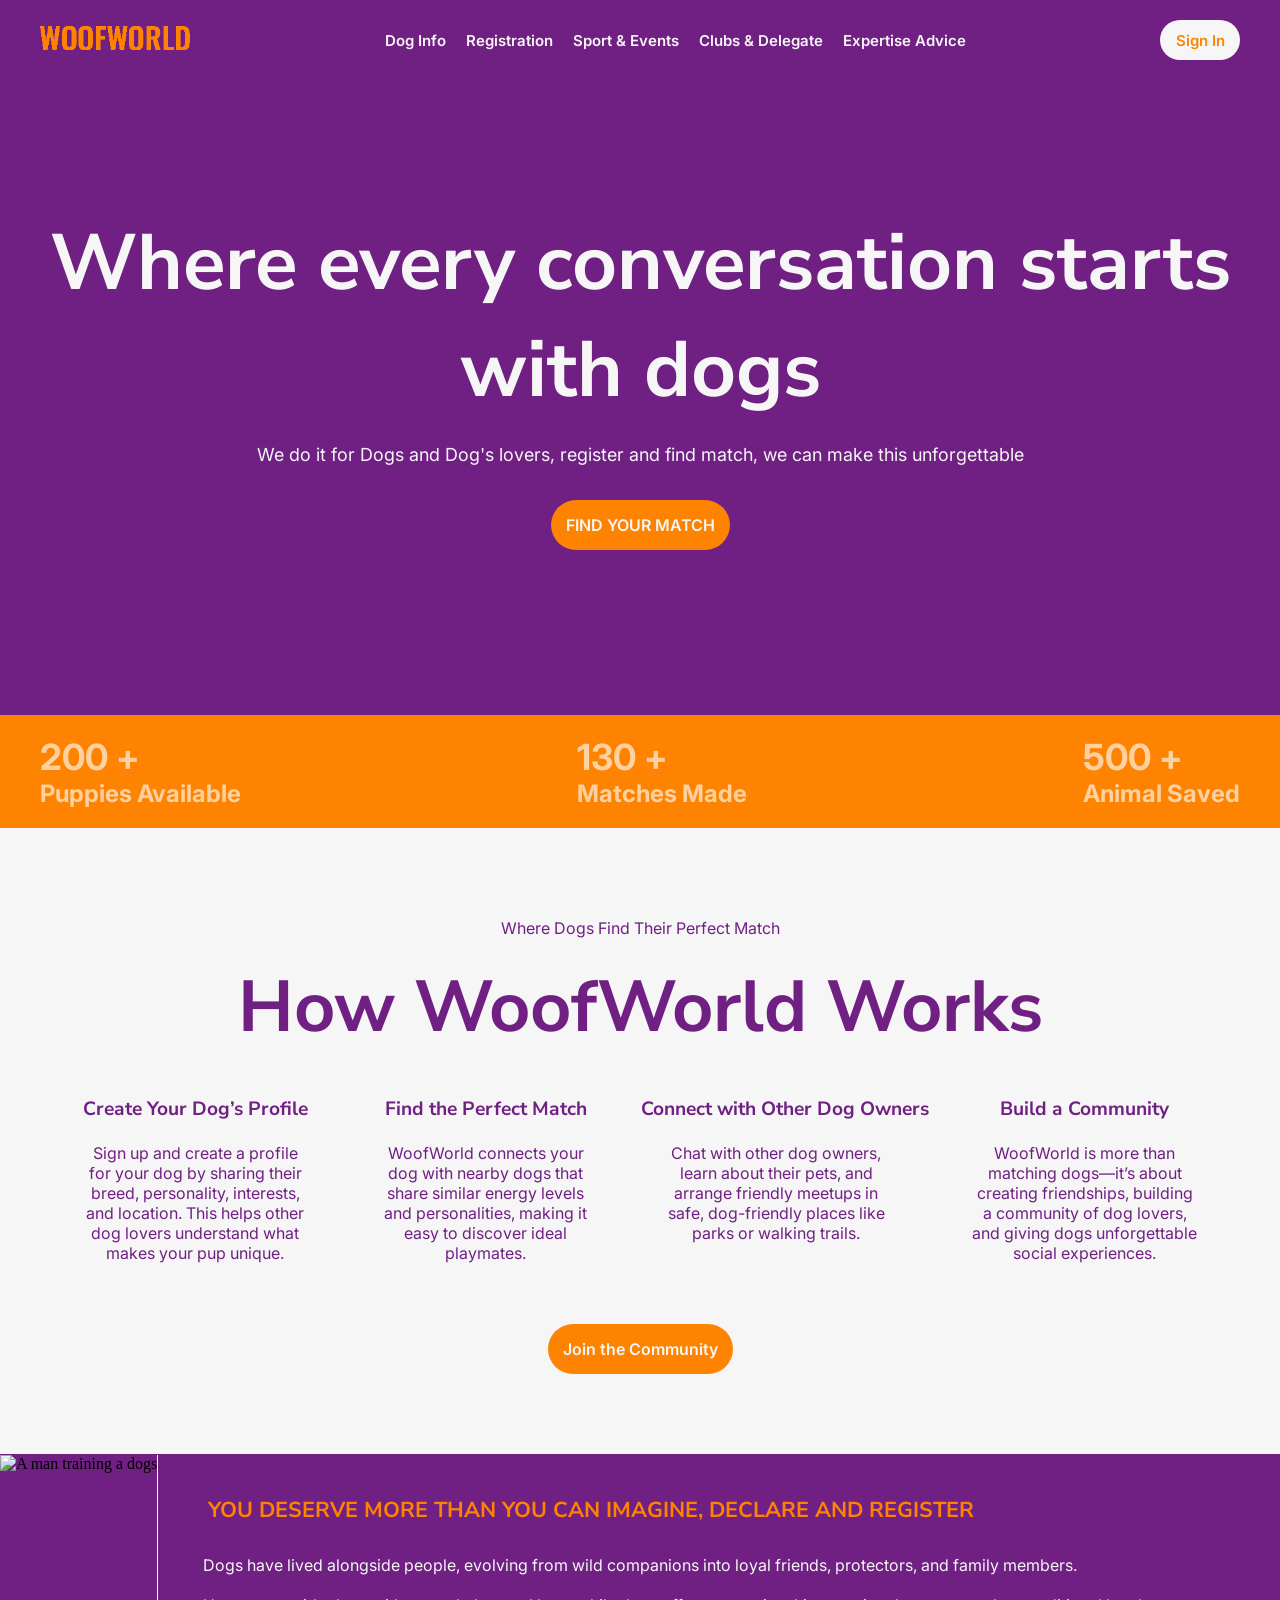
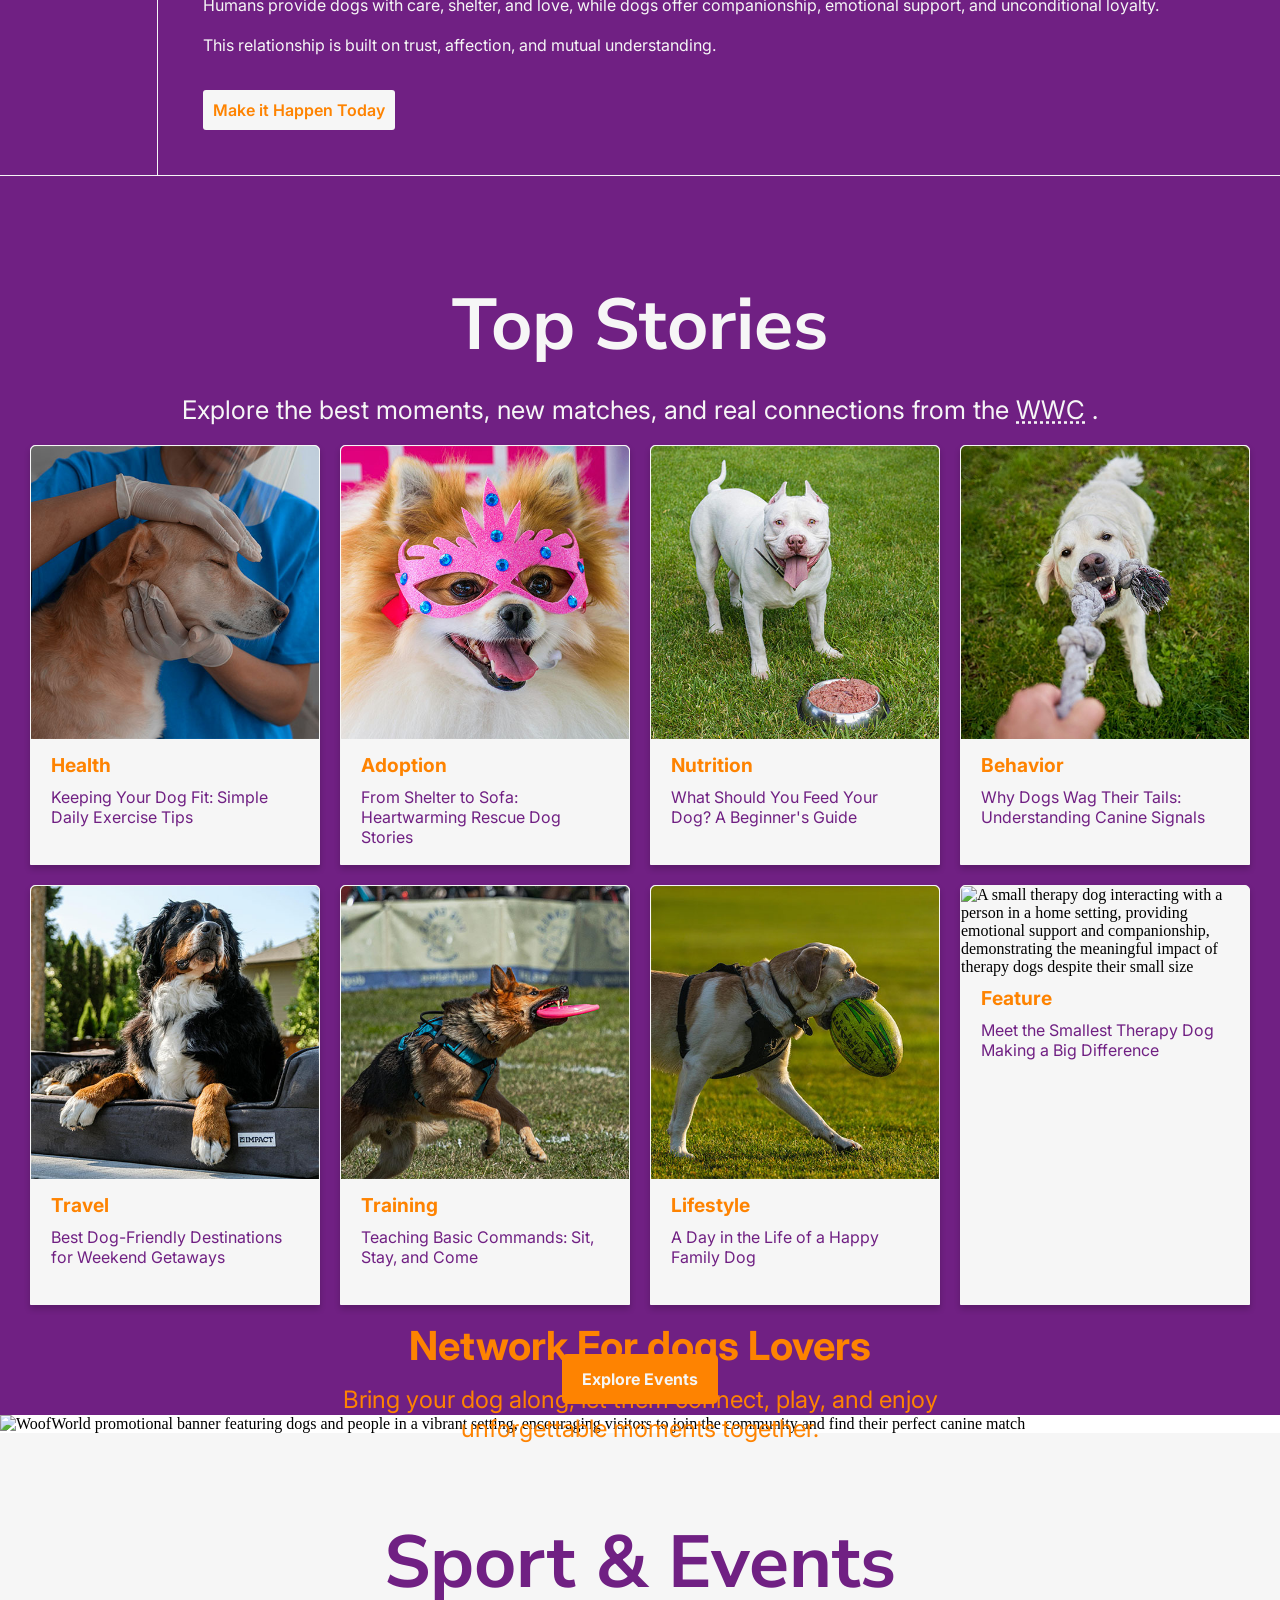
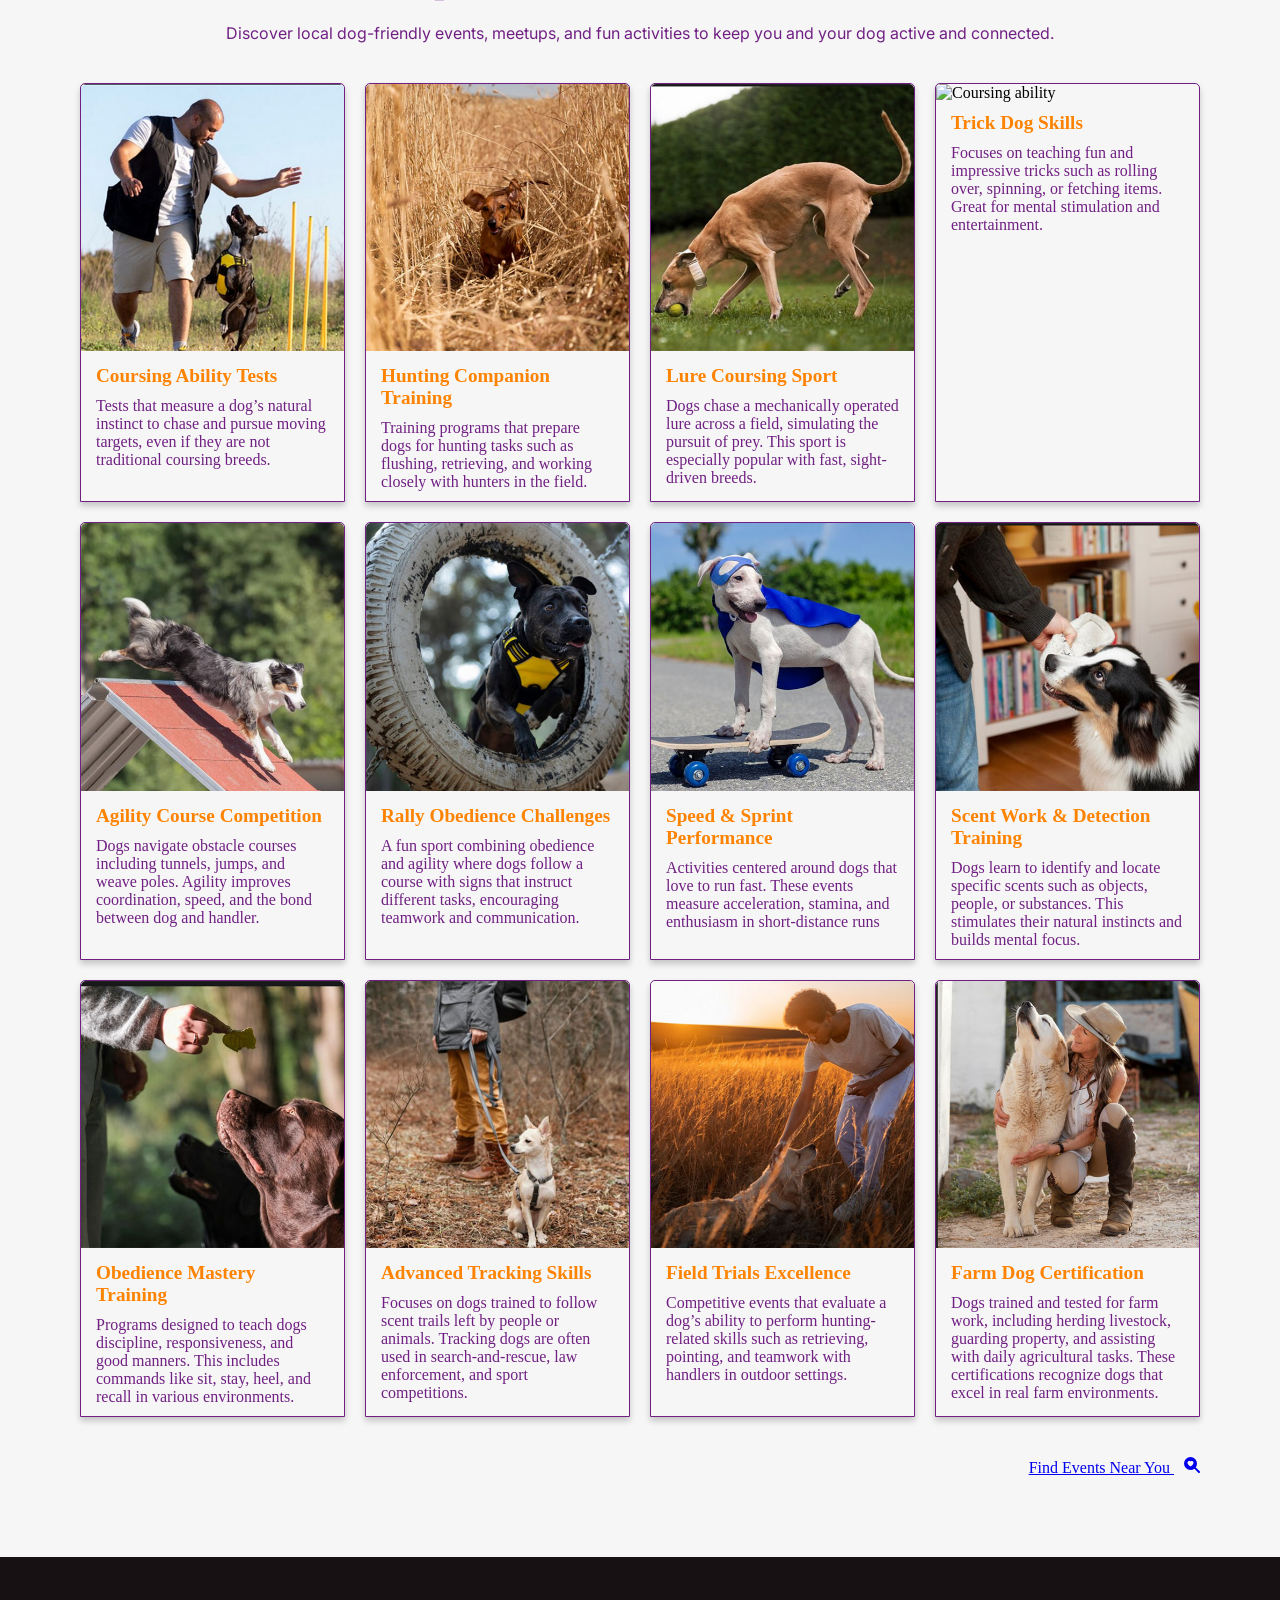
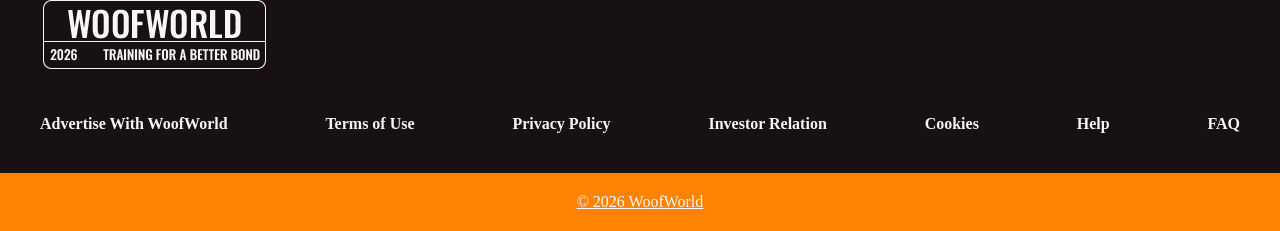
==== woofworld/index.html @ 430fb0cd "change typograph" ====
<!DOCTYPE html>
<html lang="en">
  <head>
    <meta charset="UTF-8" />
    <meta name="viewport" content="width=device-width, initial-scale=1.0" />
    <link rel="stylesheet" href="styles.css" />
    <link rel="icon" type="image/png" href="/favicon-96x96.png" sizes="96x96" />
    <link rel="icon" type="image/svg+xml" href="../woofworld/assets/images/favicon/favicon-96x96.png" />
    <link rel="shortcut icon" href="/favicon.ico" />
    <link rel="apple-touch-icon" sizes="180x180" href="/apple-touch-icon.png" />
    <meta name="apple-mobile-web-app-title" content="WoofWorld" />
    <link rel="manifest" href="/site.webmanifest" />
    <link rel="preconnect" href="https://fonts.googleapis.com">
    <link rel="preconnect" href="https://fonts.gstatic.com" crossorigin>
    <link rel="preconnect" href="https://fonts.googleapis.com">
    <link rel="preconnect" href="https://fonts.gstatic.com" crossorigin>
    <link rel="preconnect" href="https://fonts.googleapis.com">
<link rel="preconnect" href="https://fonts.gstatic.com" crossorigin>
<link rel="preconnect" href="https://fonts.googleapis.com">
<link rel="preconnect" href="https://fonts.gstatic.com" crossorigin>
<link rel="preconnect" href="https://fonts.googleapis.com">
<link rel="preconnect" href="https://fonts.gstatic.com" crossorigin>
<link href="https://fonts.googleapis.com/css2?family=Inter:ital,opsz,wght@0,14..32,100..900;1,14..32,100..900&display=swap" rel="stylesheet">
<link href="https://fonts.googleapis.com/css2?family=Nunito+Sans:ital,opsz,wght@0,6..12,200..1000;1,6..12,200..1000&display=swap" rel="stylesheet">
    <title>WoofWorld</title>
  </head>
  <body>
    <header class="hero-top">  
        <a href="#back-to-home">
          <img class="woofworld-logo"  src="../woofworld/assets/Images/logotype/tipography-logo.png" alt="WoofWorld logotype"/>
        </a>
        <nav class="primary-navigation" id="primary-menu" aria-label="primary navigation">
          <ul class="nav-list">
            <li><a href="dog-info.html">Dog Info</a></li>
            <li><a href="registration.html">Registration</a></li>
            <li><a href="sport-&-envents.html">Sport & Events</a></li>
            <li><a href="clubs-&-delegate.html">Clubs & Delegate</a></li>
            <li><a href="Expertise-advice.html">Expertise Advice</a></li>
          </ul>
        </nav>
        <button class="btn-sign" type="submit">Sign In</button> 
    </header>
     <!---------------------------------------- Hero Section ------------------------------------>
    <main>
      <section class="primary-section" id="back-to-home" >
        <h1 class="hero-title">Where every conversation starts with dogs</h1>
        <p class="hero-subtitle">We do it for Dogs and Dog's lovers, register and find match, we can make this unforgettable</p>
        <a href="#registration" class="btn-match" id="registration" >Find Your Match</a>
      </section>
      <section class="secondary-section">
        <article class="available-puppies">
          <div class="available-number">
            <p class="stat-number">200 + </p> 
            <p class="stat-label">Puppies Available</p>
          </div>
           <div class="matches-made"> 
            <p class="stat-number">130 +</p>
            <p class="stat-label">Matches Made</p>
          </div>
           <div class="animal-saved">
            <p class="stat-number">500 +</p>
            <p class="stat-label">Animal Saved</p>
          </div>
        </article>
      </section>
      <section class="container-service">
        <p class="content-service-subtitle">Where Dogs Find Their Perfect Match</p>
        <h2 class="content-service-title">How WoofWorld Works</h2>
        <article class="container-card-service">
          <div class="primary-card-content">
            <p class="primary-content-title" id="create-profile">Create Your Dog’s Profile</p> 
            <p class="primary-content-subtitle" id="description-profile">Sign up and create a profile for your dog by sharing their breed, personality, interests, and location. This helps other dog lovers understand what makes your pup unique.</p>
          </div>
           <div class="secondary-card-content"> 
            <p class="secondary-content-title" id="subtitle-perfect-connect">Find the Perfect Match</p>
            <p class="secondary-content-subtitle" id="connects-description">WoofWorld connects your dog with nearby dogs that share similar energy levels and personalities, making it easy to discover ideal playmates.</p>
          </div>
           <div class="thirthiary-card-content">
            <p class="thirthiary-content-title" id="subtitle-connection">Connect with Other Dog Owners</p>
            <p class="thirthiary-content-subtitle" id="chat-description">Chat with other dog owners, learn about their pets, and arrange friendly meetups in safe, dog-friendly places like parks or walking trails.</p>
          </div>
           <div class="quaternary-card-content">
            <p class="quaternary-content-title" id="subtitle-community">Build a Community</p>
            <p class="quaternary-content-subtitle" id="woofWorld-community">WoofWorld is more than matching dogs—it’s about creating friendships, building a community of dog lovers, and giving dogs unforgettable social experiences.</p>
          </div>
        </article>
        <div class="community-subscription">
          <a  class="community-web" href="community.html">Join the Community</a>
        </div>
      </section>
      <section class="banner-container">
          <img  class="hero-image" src="../woofworld/assets/images/banner-design/dog-brashes.png" alt="A man training a dogs">
          <div class="content-description">
            <h2 class="hero-text">You deserve more than you can imagine, Declare and register</h2>
            <p class="hero-description">Dogs have lived alongside people, evolving from wild companions into loyal friends, protectors, and family members.</p>
            <p> Humans provide dogs with care, shelter, and love, while dogs offer companionship, emotional support, and unconditional loyalty.</p>
            <p>This relationship is built on trust, affection, and mutual understanding. </p>
            <div class="registration">
              <a href="registration">Make it Happen Today</a>
            </div>
          </div>
      </section>
      <!---------------------------------------- Top Stories ------------------------------------------->
      <section class="top-stories-container" aria-labelledby="top-stories" >
        <h3 class="title-stories">Top Stories</h3>
        <p class="subtitle-stories">Explore the best moments, new matches, and real connections from the  <abbr title ="WoofWorld Community">WWC</abbr> .</p>
        <div class="stories-grid">
          <article class="healthy-card">
            <img src="../woofworld/assets/Images/dogs/doctor-pet-care.jpg" alt="A doctor with a hand on heads dog care about healthy">
            <div class="content-stories">
              <h4>Health</h4>
              <p>Keeping Your Dog Fit: Simple Daily Exercise Tips</p>
            </div>
          </article>
          <article class="adoption-card">
            <img src="../woofworld/assets/Images/dogs/adoption.jpg" alt="Adoption - White Brown dog with face pink's mask look happy">
            <div class="content-stories">
              <h4>Adoption</h4>
              <P>From Shelter to Sofa: Heartwarming Rescue Dog Stories</P>
            </div>
          </article>
          <article class="nutrition-card">
            <img src="../woofworld/assets/Images/dogs/dogs-nutrition.jpg" alt="White Pitbull eating from a bowl, demonstrating proper dog nutrition and feeding practices">
            <div class="content-stories">
              <h4>Nutrition</h4>
              <p>What Should You Feed Your Dog? A Beginner's Guide</p>
            </div>
          </article>
          <article class="behavior-card">
            <img src="../woofworld/assets/Images/dogs/dog-behavior.jpg" alt="White dog with playful body language, tail raised and moving, engaging happily with a person in an outdoor setting, displaying friendly and joyful canine communication signals">
            <div class="content-stories">
              <h4>Behavior</h4>
            <p>Why Dogs Wag Their Tails: Understanding Canine Signals</p>
            </div>
          </article>
          <article class="travel-card">
            <img src="../woofworld/assets/Images/dogs/dogs-travel.jpg" alt="Black and white dog sitting in a car during travel, looking out the window with a calm and content expression, ready for a road trip adventure">
            <div class="content-stories">
              <h4>Travel</h4>
              <p>Best Dog-Friendly Destinations for Weekend Getaways</p>
            </div>
          </article>
          <article class="training-card">
            <img src="../woofworld/assets/Images/dogs/dogs-training.jpg" alt="German Shepherd dog catching a pink flying disc in its mouth during an outdoor training session on grass, demonstrating obedience and athletic skill">
            <div class="content-stories">
              <h4>Training</h4>
              <p>Teaching Basic Commands: Sit, Stay, and Come</p>
            </div>
          </article>
          <article class="lifestyle-card">
            <img src="../woofworld/assets/Images/dogs/dogs-lifestyle.jpg" alt="Happy family dog relaxing indoors on a comfortable couch, surrounded by family members in a warm, cozy home environment, conveying contentment and domestic companionship">
            <div class="content-stories">
              <h4>Lifestyle</h4>
              <p>A Day in the Life of a Happy Family Dog</p>
            </div>
          </article>
          <article class="feature-card">
            <img src="../woofworld/assets/Images/dogs/dogs-feature.jpg" alt="A small therapy dog interacting with a person in a home setting, providing emotional support and companionship, demonstrating the meaningful impact of therapy dogs despite their small size">
            <div class="content-stories">
              <h4>Feature</h4>
              <p>Meet the Smallest Therapy Dog Making a Big Difference</p>
            </div>
          </article>
        </div>
      </section>
<!--  transfer to other page called gallery to better views of many kind of dogs we have ----------------------     
      <section class="view-gallery">
        <article>
          <a href="html.gallery">
            <img class="primary-gallery-img" src="assets/Images/dogs/barnabas-davoti.jpg" alt="Two dogs have a funny moment, push each other an object with their">
          </a>
        </article>
        <article>
          <a href="html.gallery">
            <img class="secondary-gallery-img" src="assets/Images/dogs/minnie-zhou.jpg" alt="A child lough while his kidding with your own puppies ond grain">
          </a>
        </article>
        <article>
          <a href="html.gallery">
            <img class="therciary-gallery-img" src="assets/Images/dogs/rafael-hoyos-weht.jpg" alt="A mummy dod take care about you child dogs around her">
          </a>
        </article>
      </section> -->
      <!----------------------------------------------- Banner ----------------------------------------------->
      <section class="banner">
        <img src="../woofworld/assets/Images/banner-design/banner-design-version.png" alt="WoofWorld promotional banner featuring dogs and people in a vibrant setting, encouraging visitors to join the community and find their perfect canine match">
        <p id="banner-text">Network For dogs Lovers</p>
        <p id="banner-sub-text">Bring your dog along, let them connect, play, and enjoy unforgettable moments together.</p>
        <a class="btn-banner" href="/banner">Explore Events</a>
      </section>
      <!------------------------------------------ Sport & Events -------------------------------------->
      <section class="events" aria-labelledby="sport-events">
        <h3 id="sport-events">Sport & Events</h3>
        <p id="sport-events-subtitle">Discover local dog-friendly events, meetups, and fun activities to keep you and your dog active and connected.</p>
        <div class="events-grid">
          <article>
            <img src="../woofworld/assets/Images/dogs/coursing-ability.jpg" alt="Dog competing in a coursing ability event, running through an outdoor course with focused intensity, demonstrating athletic skill and speed in a natural field setting">
            <div>
              <h4>Coursing Ability Tests</h4>
              <p>Tests that measure a dog’s natural instinct to chase and pursue moving targets, even if they are not traditional coursing breeds.</p>
            </div>
          </article>
          <article>
            <img src="../woofworld/assets/Images/dogs/dog-hunting.jpg" alt="Dog actively hunting in a natural outdoor field setting, demonstrating focused prey drive and instinctive behavior in an open landscape environment">
            <div>
              <h4>Hunting Companion Training</h4>
              <p>Training programs that prepare dogs for hunting tasks such as flushing, retrieving, and working closely with hunters in the field.</p>
            </div>
          </article>
          <article>
            <img src="../woofworld/assets/Images/dogs/lure-coursing.jpg" alt="Dog chasing a lure across an open field during a lure coursing event, demonstrating speed and athletic ability in a competitive outdoor setting">
            <div>
              <h4>Lure Coursing Sport</h4>
              <p>Dogs chase a mechanically operated lure across a field, simulating the pursuit of prey. This sport is especially popular with fast, sight-driven breeds.</p>
            </div>
          </article>
          <article>
            <img src="../woofworld/assets/Images/dogs/trick-dog.jpg" alt="Coursing ability">
            <div>
              <h4>Trick Dog Skills</h4>
              <p>Focuses on teaching fun and impressive tricks such as rolling over, spinning, or fetching items. Great for mental stimulation and entertainment.</p>
            </div>
          </article>
          <article>
            <img src="../woofworld/assets/Images/dogs/dog-agility.jpg" alt="Dog navigating an agility course obstacle in an outdoor training environment, demonstrating athletic skill and focus during competitive sport">
            <div>
              <h4>Agility Course Competition</h4>
              <p>Dogs navigate obstacle courses including tunnels, jumps, and weave poles. Agility improves coordination, speed, and the bond between dog and handler.</p>
            </div>
          </article>
          <article>
              <img src="../woofworld/assets/Images/dogs/dog-rally.jpg" alt="Dog navigating a rally course obstacle in an outdoor training environment, demonstrating precision and focus during a competitive canine sport event">
            <div>
              <h4>Rally Obedience Challenges</h4>
              <p>A fun sport combining obedience and agility where dogs follow a course with signs that instruct different tasks, encouraging teamwork and communication.</p>
            </div>
          </article>
          <article>
            <img src="../woofworld/assets/Images/dogs/fast-dog.jpg" alt="Dog sprinting at high speed across an open field during a competitive dog sport event, demonstrating athletic ability and focused determination in an outdoor training environment">
            <div>
              <h4>Speed & Sprint Performance</h4>
              <p>Activities centered around dogs that love to run fast. These events measure acceleration, stamina, and enthusiasm in short-distance runs</p>
            </div>
          </article>
          <article>
              <img src="../woofworld/assets/Images/dogs/scent-work-dog.jpg" alt="Dog focused on scent detection work in an outdoor field setting, demonstrating concentration and natural tracking ability during a competitive canine sport event">
            <div>
              <h4>Scent Work & Detection Training</h4>
              <p>Dogs learn to identify and locate specific scents such as objects, people, or substances. This stimulates their natural instincts and builds mental focus.</p>
            </div>
          </article>
          <article>
            <img src="../woofworld/assets/Images/dogs/obedience-dog.jpg" alt="Dog demonstrating obedience training in an outdoor environment, responding to handler commands with focused attention and disciplined behavior">
            <div>
              <h4>Obedience Mastery Training</h4>
              <p>Programs designed to teach dogs discipline, responsiveness, and good manners. This includes commands like sit, stay, heel, and recall in various environments.</p>
            </div>
          </article>
          <article>
            <img src="../woofworld/assets/Images/dogs/tracking-dog.jpg" alt="Dog focused on ground scent tracking during a competitive canine sport event, demonstrating concentration and natural trailing ability in an outdoor field environment">
            <div>
              <h4>Advanced Tracking Skills</h4>
              <p>Focuses on dogs trained to follow scent trails left by people or animals. Tracking dogs are often used in search-and-rescue, law enforcement, and sport competitions.</p>
            </div>
          </article>
          <article>
            <img src="../woofworld/assets/Images/dogs/fields-trials-dog.jpg" alt="Fields Trials">
            <div>
              <h4>Field Trials Excellence</h4>
              <p>Competitive events that evaluate a dog’s ability to perform hunting-related skills such as retrieving, pointing, and teamwork with handlers in outdoor settings.</p>
            </div>
          </article>
          <article>
            <img src="../woofworld/assets/Images/dogs/farm-certificate-dog.jpg" alt="Farm Dog Certified">
            <div>
              <h4>Farm Dog Certification</h4>
              <p>Dogs trained and tested for farm work, including herding livestock, guarding property, and assisting with daily agricultural tasks. These certifications recognize dogs that excel in real farm environments.</p>
            </div>
          </article>
        </div>
        <div class="find-event">
          <a class="search-link" href="search.html" >Find Events Near You
            <svg xmlns="http://www.w3.org/2000/svg" width="16" height="16" fill="currentColor" class="search-heart-fill" viewBox="0 0 16 16">
              <path d="M6.5 13a6.47 6.47 0 0 0 3.845-1.258h-.001q.044.06.098.115l3.85 3.85a1 1 0 0 0 1.415-1.414l-3.85-3.85a1 1 0 0 0-.115-.1A6.47 6.47 0 0 0 13 6.5 6.5 6.5 0 0 0 6.5 0a6.5 6.5 0 1 0 0 13m0-8.518c1.664-1.673 5.825 1.254 0 5.018-5.825-3.764-1.664-6.69 0-5.018"/>
            </svg> 
          </a>
        </div>
      </section>
    </main>
    <!------------------------------------------------ footer ---------------------------------------------->
    <footer class="logo-footer">
      <img src="../woofworld/assets/Images/logotype/footer-logo.png">
    </footer>
    <footer class="important-info">
          <a href="Advertise.html"><p>Advertise With WoofWorld</p></a>
          <a href="Terms-of-use.html"><p>Terms of Use</p></a>
          <a href="policy.html"><p>Privacy Policy</p></a>
          <a href="investor-relation.html"><p>Investor Relation</p></a>
          <a href="cookies.html"><p>Cookies</p></a>
          <a href="help.html"><p>Help</p></a>
          <a href="faq.html"><p>FAQ</p></a>
    </footer>
    <footer class="right-reserve">
          <a href="https://github.com/laronel/00-WoofWorld"><p>&#169; 2026 WoofWorld</p></a>
    </footer>
  </body>
</html>
---- woofworld/styles.css ----
*{
  padding: 0px;
  margin: 0px;
  box-sizing: border-box;
}

:root{
--primary:#702083;
--accent:#FE8301;
--light:#F6F6F6;
--hover-button: #FE8301a1;
--opacity-accent: #ffd1a1;
--footer-setting: #181113;
}

/*--------------------------------add flexbox and box model to align items inside the header----------------------------------*/

.woofworld-logo{
  width: 150px;
  margin-left: 20px;
}

.hero-top{
  display: flex;
  justify-content: space-between;
  padding: 20px;
  background-color:var(--primary);
  align-items: center;
}

.nav-list{
  gap: 20px;
  list-style: none;
  display: flex;
  align-items: center;
}

.btn-sign{
  margin-right: 20px;
  height: 2.50rem;
  width: 5rem;
  border-radius: 100px;
  background-color:var(--light);
  color:var(--accent);
  font-weight: 600;
  font-size: 15px;
  border: none; 
  cursor: pointer;
  font-family: "inter", sans-serif;
  transition: 0.3s ease;
}

.btn-sign:hover{
  background-color:var(--accent);
  color:var(--light);
}


/*-------------------------Add color and style to primary navigation Bar----------------------*/

 .nav-list a{ 
  color:var(--light);
  text-decoration: none;
  font-family: "inter", sans-serif;
  font-size: 15px;
  transition: 0.2s;
  font-weight: 600;
}

.nav-list a:hover{
  color:var(--light);
  border-bottom: 1px solid var(--accent);
  padding: 3px 10px 3px 10px;
  border-radius: 50px;
}

.nav-list a:active{
  color:var(--light);
}


/*-----------------------------------First Section - Hero-----------------------------*/

.primary-section{
  text-align: center;
  padding: 80px 0px 180px 0px;
  background-color:var(--primary);
  margin: auto;
}

 .hero-title{
  color:var(--light);
  font-size: 4.90em;
  font-weight: bold;
  margin: 50px 40px 20px 40px;
  font-family: "Nunito Sans"
}

.hero-subtitle{
  font-size: 18px;
  color:var(--light);
  font-family: "inter";
  margin-bottom: 50px;
}

.primary-section a{
  text-decoration: none;
  color:var(--light);
  font-size: 16px;
  text-transform: uppercase;
  font-weight: 600;
  background-color:var(--accent);
  padding: 15px;
  border-radius: 100px;
  font-family: "inter"
} 

.primary-section a:hover{
  box-shadow: 0 4px 8px 0 rgb(254, 131, 1, 0.3) 
}

/*-----------------------------------A small banner about stat number and label range----------------------------------*/

.secondary-section {
  background-color:var(--accent);
  font-size: 1.50rem;
  font-family: "inter"
}

.available-puppies{
  display: flex;
  justify-content: space-between;
  padding: 20px 40px 20px 40px;
  margin: auto;
}

.stat-number{
  font-size: 1.50em;
  font-weight: bold;
  color:var(--opacity-accent);
}

.stat-label{
  font-weight: bold;
  color: var(--opacity-accent);
}

.container-service{
  background-color:var(--light);
  padding: 80px 0px;
  margin: auto;
  max-width: auto;
}

.content-service-subtitle, .content-service-title{
  text-align: center;
  padding: 10px;
  color:var(--primary);
} 

.content-service-subtitle{
  font-size: 16px;
  font-family: "inter"
}

.content-service-title{
  padding-bottom: 20px;
  font-size: 4.50rem; 
  font-family: "Nunito Sans"
}

.container-card-service{
  display: flex;
  justify-content: space-between;
  margin: 20px;
  gap: 10px;
  text-align: center;
  padding: 0px 40px 20px 40px;
}


.primary-content-title,
.secondary-content-title,
.thirthiary-content-title,
.quaternary-content-title {
  color:var(--primary);
  font-size: 1.20rem;
  font-weight: bold;
  font-family: "Nunito Sans"
}

.primary-content-subtitle,
.secondary-content-subtitle,
.thirthiary-content-subtitle,
.quaternary-content-subtitle {
  color:var(--primary);
  padding: 20px;
  font-size: 16px;
  width: 270px;
  border: 1px solid transparent;
  overflow: hidden;
  font-family: "inter"
}

.community-subscription{
  display: flex;
  justify-content: center;
}

.container-service a{
  text-decoration: none;
  background-color:var(--accent);
  color:var(--light);
  padding: 15px;
  border-radius: 100px;
  font-weight: 600;
  font-family: "inter"
}


.community-subscription a:hover{
  background-color:var(--hover-button);
}

.community-subscription a:active{
  background-color: var(--accent);
}

/*---------------------------------------------CTA banner styling---------------------------*/

.banner-container{
  display: flex;
  background-color:var(--primary);
  border-bottom: 1px solid var(--light);
  border-top: 1px solid var(--primary)
}

.hero-image{
  max-width: 50%;
  margin-right: 10px;
  border-right: 1px solid var(--light);
}

.content-description{
  padding: 20px;
}

.hero-text{
  color:var(--accent);
  font-size: 1.35em;
  text-transform: uppercase;
  margin: 20px;
  font-family: "Nunito Sans"
}

.banner-container p{
  color:var(--light);
  font-family: "inter", sans-serif;
  padding: 10px 15px 10px 15px;
}

.banner-container  a{
  padding: 10px;
  text-decoration: none;
  color:var(--accent);
  font-family: "inter", sans-serif;
  background-color:var(--light);
  font-weight: 600;
  border-radius: 3px;
  transition: 0.3s ease;
}

.registration{
  margin-top: 20px;
  padding: 15px;
  margin-bottom: 20px;
}

.banner-container a:hover{
  color:var(--light);
  background-color:var(--accent);
}

/*--------------------------------------content grid section-----------------------------*/

.top-stories-container{
  padding: 100px 0px;
  background-color:var(--primary);
}

.title-stories, 
.subtitle-stories{
  padding-bottom: 20px;
  text-align: center;
  color:var(--light);
  font-size: 1.60rem;
}

.title-stories{
  font-size: 4.50rem;
  font-family: "Nunito Sans"
}

.subtitle-stories{
  margin: auto;
  font-family: "inter"
}

 .stories-grid img{
  width: 100%;
  border-radius: 5px 5px 0px 0px;
}

.content-stories{
  padding: 10px 20px;
  max-width: 1200px;
}

.content-stories h4{
  padding-bottom: 10px;
}

 .stories-grid article{
  border-radius: 5px 5px 0px 0px;
  border: 1px solid var(--light);
  height: 60vh;
  background-color:var(--light);
  margin: auto;
  max-width: 300px;
  height: 420px;
  box-shadow: 0 4px 6px 0 rgba(0, 0, 0, 0.2);
  transition: 0.3s ease; 
}

.stories-grid article:hover{
  transform: translateY(-0.30rem);
}

.stories-grid h4{
  color:var(--accent);
  font-weight: 600px;
  font-size: 1.20rem;
  font-family: "inter"
}

.stories-grid p{
  color:var(--primary);
  font-weight: 600px;
  font-family: "inter"
}

/* repeat(auto-fit, minmax(250px, 1fr)); (media query - mobile and monitor) */

.stories-grid{
  display: grid;
  grid-template-columns: repeat(4, 1fr);
  gap: 20px;
  padding: 0px 30px 10px 30px;
}

.top-stories{
  background-color:var(--light);
  
}

/*----------------------------Network For dogs Lover section ---------------------*/

.banner{
  position: relative; 
}

.banner img {
  width: 100%;
}

.banner p{
  font-family: "Nunito Sans";
}

#banner-text{
  position: absolute;
  bottom: 50%;
  left: 50%;
  font-size: 40px;
  font-weight: bold;
  padding-bottom: 20px;
}

#banner-sub-text{
  position: absolute;
  top: 50%;
  left: 50%;
  text-align: center;
  padding-bottom: 20px;
}

.banner a{
  position: absolute;
  bottom: 25%;
  left: 50%;
  transform: translate(-50%, -50%);
  background-color:var(--accent);
  padding: 15px 20px 15px 20px;
  color:var(--light);
  text-decoration: none;
  font-family: inter;
  border-radius: 5px;
  font-weight: bold;
}

.banner p{
  transform: translate(-50%, -50%);
  font-size: 1.50em;
  color:var(--accent);
  font-weight: medium;
  font-family: inter;
}

/*------------------------------------------sport & events-------------------------- */

.events{
  padding: 80px;
  background-color:var(--light);
}

#sport-events,
#sport-events-subtitle{
 text-align: center;
}

#sport-events{
  padding: 0px 15px;
  font-weight: bold;
  color:var(--primary);
  font-size: 4.60rem;
  font-family: "Nunito Sans"
}

#sport-events-subtitle{
  padding-bottom: 40px;
    font-family: "inter"
}

.events-grid{
  display: grid;
  grid-template-columns: repeat(auto-fit, minmax(250px, 1fr));
  gap: 20px;
  padding-bottom: 40px;
}

.events-grid article{
  border:1px solid var(--primary);
  border-radius: 5px 5px 0px 0px;
  box-shadow: 0 4px 6px 0 rgba(0, 0, 0, 0.2);
  transition: 0.3s ease;
  max-width: 1200px;
  min-width: 200px;
  transition: 0.3s ease;
}

.events-grid article:hover{
  transform: translateY(-0.30rem);
}

.events img{
  width: 100%;
  border-radius: 5px 5px 0px 0px;
}

.events h4{
  padding: 10px 15px 0px;
  font-weight: 600px;
  font-size: 1.20rem;
  color:var(--accent);
}

.events p{
  padding: 10px 15px;
  color: var(--primary);
  overflow: hidden;
}

.find-event{
  display: flex;
  justify-content: end;
  text-align: center;
}

.search-heart-fill{
  margin-left: 10px;
}

/*--------------------------- footer----------------------*/
.logo-footer{
  background-color:var(--footer-setting);
  padding: 40px 0px 0px 40px;
  width: 100%;
}

.important-info{
  display: flex;
  justify-content: space-between;
  background-color:var(--footer-setting);
  padding: 40px 40px ;
  margin: 0px;
}


.important-info a{
  text-decoration: none;
  color:var(--light);
  font-weight: bold;
  transition: 0.3s;
}

.important-info a:hover{
  border-bottom: 2px solid var(--light)
}

.important-info a:active{
  border-bottom: 2px solid var(--opacity-accent);
  color:var(--opacity-accent) 
}

.important-info a:visited{
  border-bottom: 2px solid var(--accent);
  color:var(--accent);
}

.right-reserve {
   background-color:var(--accent);
  padding: 20px;
}

.right-reserve a{
  color:var(--light);
  text-align: center;
}
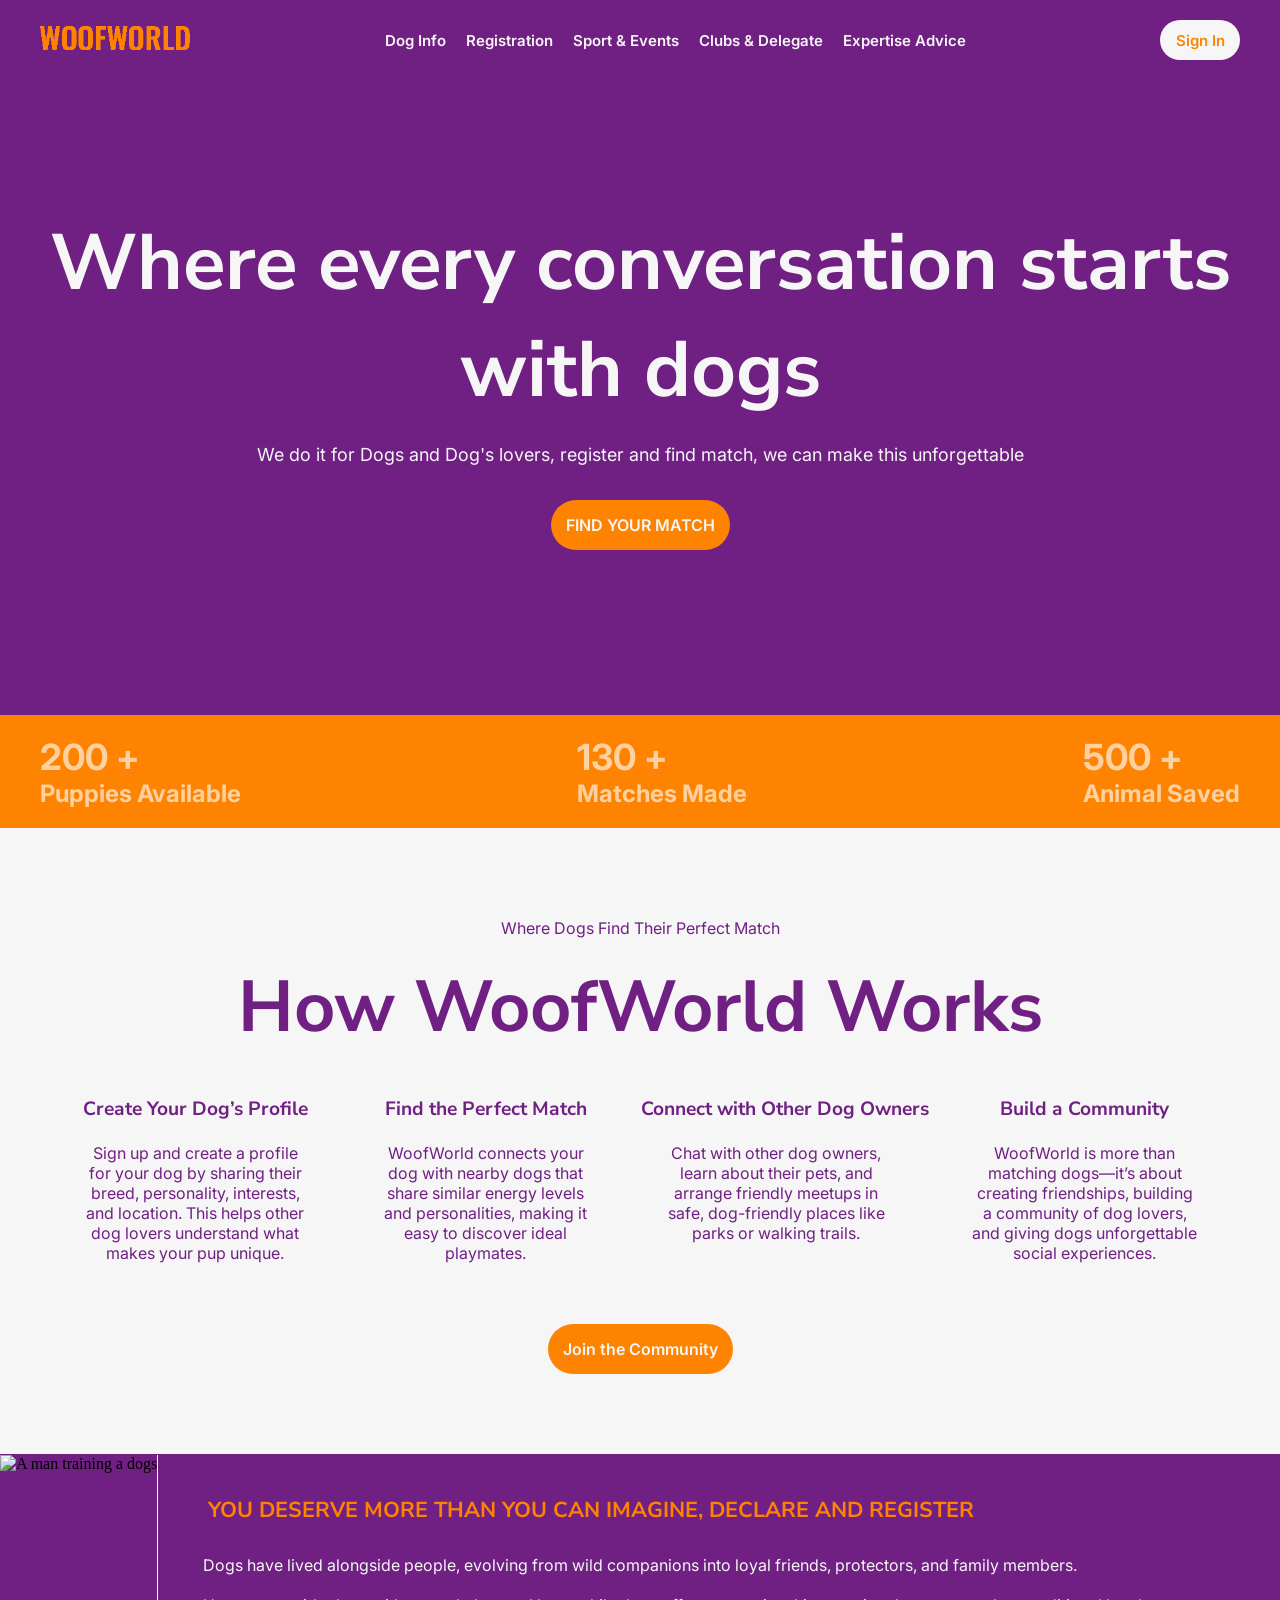
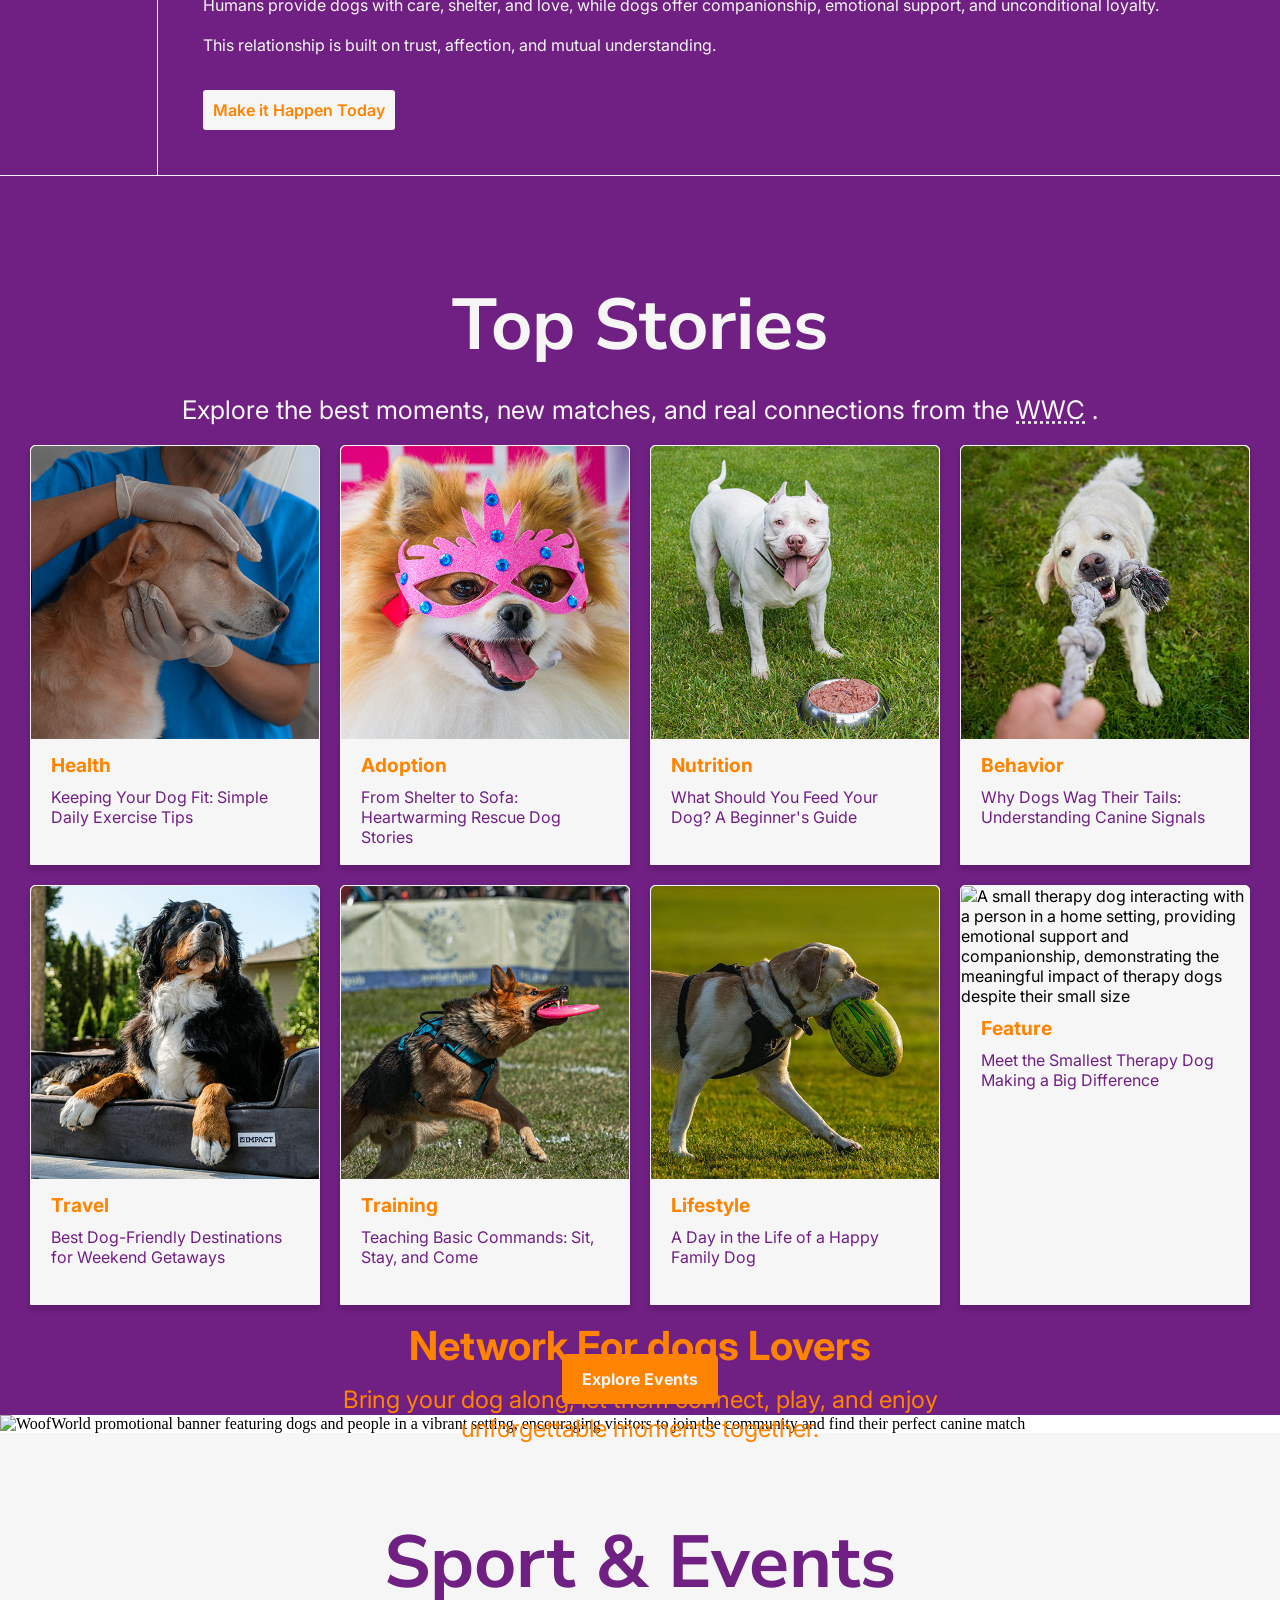
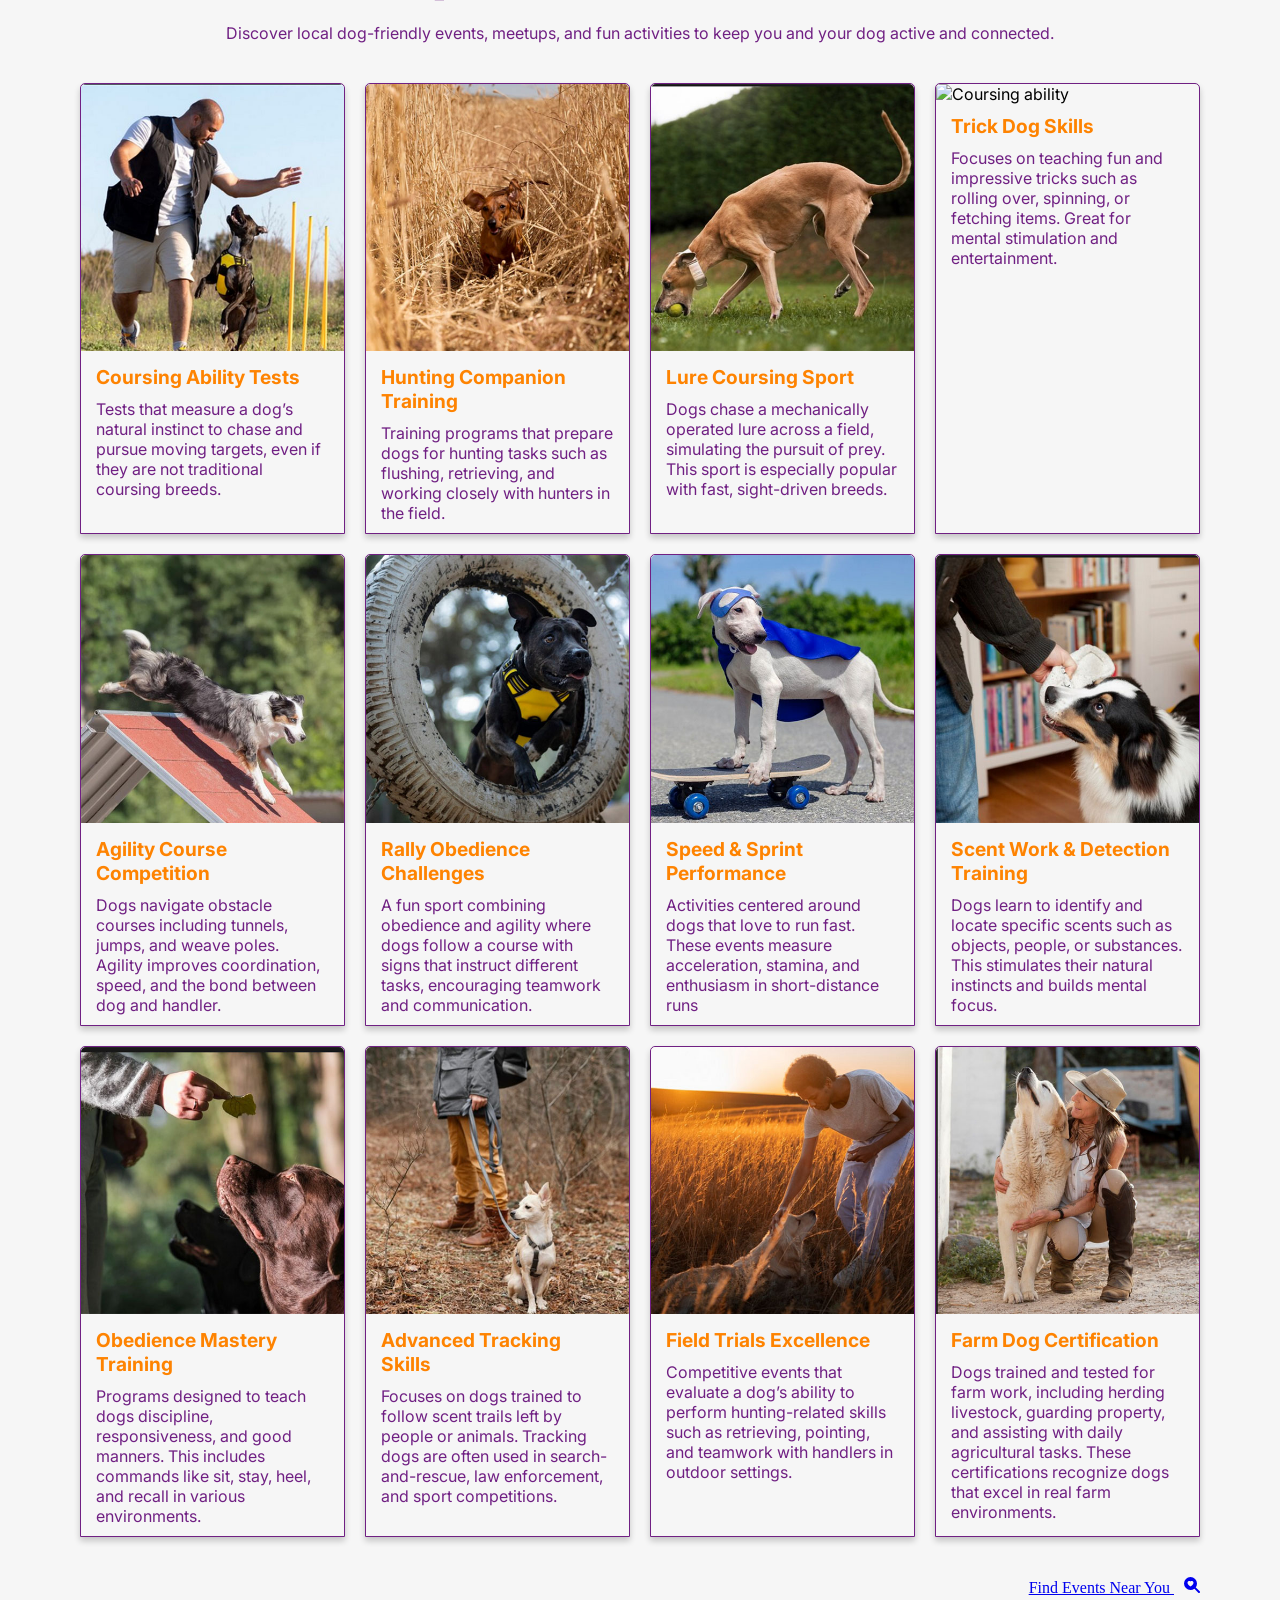
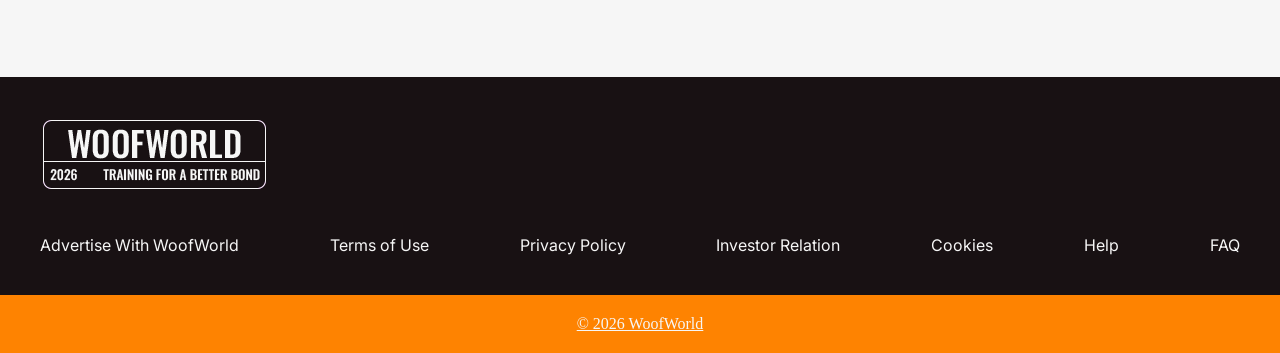
==== commit 5649ab5a: "fix images, links and remove unnecessary spelling" ====
--- a/woofworld/index.html
+++ b/woofworld/index.html
@@ -3,39 +3,32 @@
   <head>
     <meta charset="UTF-8" />
     <meta name="viewport" content="width=device-width, initial-scale=1.0" />
-    <link rel="stylesheet" href="styles.css" />
+    <link rel="stylesheet" href="styles.css"/>
+    <link rel="stylesheet" href="pages/club-and-delegate/club-delegate.css"/>
     <link rel="icon" type="image/png" href="/favicon-96x96.png" sizes="96x96" />
-    <link rel="icon" type="image/svg+xml" href="../woofworld/assets/images/favicon/favicon-96x96.png" />
+    <link rel="icon" type="image/svg+xml" href="assets/images/favicon/favicon-96x96.png" />
     <link rel="shortcut icon" href="/favicon.ico" />
     <link rel="apple-touch-icon" sizes="180x180" href="/apple-touch-icon.png" />
     <meta name="apple-mobile-web-app-title" content="WoofWorld" />
     <link rel="manifest" href="/site.webmanifest" />
     <link rel="preconnect" href="https://fonts.googleapis.com">
     <link rel="preconnect" href="https://fonts.gstatic.com" crossorigin>
-    <link rel="preconnect" href="https://fonts.googleapis.com">
-    <link rel="preconnect" href="https://fonts.gstatic.com" crossorigin>
-    <link rel="preconnect" href="https://fonts.googleapis.com">
-<link rel="preconnect" href="https://fonts.gstatic.com" crossorigin>
-<link rel="preconnect" href="https://fonts.googleapis.com">
-<link rel="preconnect" href="https://fonts.gstatic.com" crossorigin>
-<link rel="preconnect" href="https://fonts.googleapis.com">
-<link rel="preconnect" href="https://fonts.gstatic.com" crossorigin>
-<link href="https://fonts.googleapis.com/css2?family=Inter:ital,opsz,wght@0,14..32,100..900;1,14..32,100..900&display=swap" rel="stylesheet">
-<link href="https://fonts.googleapis.com/css2?family=Nunito+Sans:ital,opsz,wght@0,6..12,200..1000;1,6..12,200..1000&display=swap" rel="stylesheet">
+    <link href="https://fonts.googleapis.com/css2?family=Inter:ital,opsz,wght@0,14..32,100..900;1,14..32,100..900&display=swap" rel="stylesheet">
+    <link href="https://fonts.googleapis.com/css2?family=Nunito+Sans:ital,opsz,wght@0,6..12,200..1000;1,6..12,200..1000&display=swap" rel="stylesheet">
     <title>WoofWorld</title>
   </head>
   <body>
     <header class="hero-top">  
-        <a href="#back-to-home">
-          <img class="woofworld-logo"  src="../woofworld/assets/Images/logotype/tipography-logo.png" alt="WoofWorld logotype"/>
+        <a href="pages/home/index.html">
+          <img class="woofworld-logo"  src="assets/Images/logotype/tipography-logo.png" alt="WoofWorld logotype"/>
         </a>
         <nav class="primary-navigation" id="primary-menu" aria-label="primary navigation">
           <ul class="nav-list">
-            <li><a href="dog-info.html">Dog Info</a></li>
-            <li><a href="registration.html">Registration</a></li>
-            <li><a href="sport-&-envents.html">Sport & Events</a></li>
-            <li><a href="clubs-&-delegate.html">Clubs & Delegate</a></li>
-            <li><a href="Expertise-advice.html">Expertise Advice</a></li>
+            <li><a href="pages/dog-info/dog-info.html">Dog Info</a></li>
+            <li><a href="pages/registration/registration.html">Registration</a></li>
+            <li><a href="pages/sport-and-envent/sport-envents.html">Sport & Events</a></li>
+            <li><a href="pages/club-and-delegate/clubs-delegate.html">Clubs & Delegate</a></li>
+            <li><a href="pages/expertise-advice/expertise-advice.html">Expertise Advice</a></li>
           </ul>
         </nav>
         <button class="btn-sign" type="submit">Sign In</button> 
@@ -45,7 +38,7 @@
       <section class="primary-section" id="back-to-home" >
         <h1 class="hero-title">Where every conversation starts with dogs</h1>
         <p class="hero-subtitle">We do it for Dogs and Dog's lovers, register and find match, we can make this unforgettable</p>
-        <a href="#registration" class="btn-match" id="registration" >Find Your Match</a>
+        <a href="pages/registration/registration.html" class="btn-match" id="registration" >Find Your Match</a>
       </section>
       <section class="secondary-section">
         <article class="available-puppies">
--- a/woofworld/styles.css
+++ b/woofworld/styles.css
@@ -328,6 +328,7 @@
   margin: auto;
   max-width: 300px;
   height: 420px;
+  font-family: "inter";
   box-shadow: 0 4px 6px 0 rgba(0, 0, 0, 0.2);
   transition: 0.3s ease; 
 }
@@ -340,13 +341,11 @@
   color:var(--accent);
   font-weight: 600px;
   font-size: 1.20rem;
-  font-family: "inter"
 }
 
 .stories-grid p{
   color:var(--primary);
   font-weight: 600px;
-  font-family: "inter"
 }
 
 /* repeat(auto-fit, minmax(250px, 1fr)); (media query - mobile and monitor) */
@@ -455,6 +454,7 @@
   transition: 0.3s ease;
   max-width: 1200px;
   min-width: 200px;
+  font-family: "inter";
   transition: 0.3s ease;
 }
 
@@ -509,8 +509,8 @@
 .important-info a{
   text-decoration: none;
   color:var(--light);
-  font-weight: bold;
   transition: 0.3s;
+  font-family: "inter";
 }
 
 .important-info a:hover{
@@ -528,7 +528,7 @@
 }
 
 .right-reserve {
-   background-color:var(--accent);
+  background-color:var(--accent);
   padding: 20px;
 }
 
--- a/woofworld/pages/club-and-delegate/club-delegate.css
+++ b/woofworld/pages/club-and-delegate/club-delegate.css
@@ -0,0 +1,79 @@
+*{
+  padding: 0px;
+  margin: 0px;
+  box-sizing: border-box;
+}
+
+:root{
+--primary:#702083;
+--accent:#FE8301;
+--light:#F6F6F6;
+--hover-button: #FE8301a1;
+--opacity-accent: #ffd1a1;
+--footer-setting: #181113;
+}
+
+/*--------------------------------add flexbox and box model to align items inside the header----------------------------------*/
+
+.woofworld-logo{
+  width: 150px;
+  margin-left: 20px;
+}
+
+.hero-top{
+  display: flex;
+  justify-content: space-between;
+  padding: 20px;
+  background-color:var(--primary);
+  align-items: center;
+}
+
+.nav-list{
+  gap: 20px;
+  list-style: none;
+  display: flex;
+  align-items: center;
+}
+
+.btn-sign{
+  margin-right: 20px;
+  height: 2.50rem;
+  width: 5rem;
+  border-radius: 100px;
+  background-color:var(--light);
+  color:var(--accent);
+  font-weight: 600;
+  font-size: 15px;
+  border: none; 
+  cursor: pointer;
+  font-family: "inter", sans-serif;
+  transition: 0.3s ease;
+}
+
+.btn-sign:hover{
+  background-color:var(--accent);
+  color:var(--light);
+}
+
+
+/*-------------------------Add color and style to primary navigation Bar----------------------*/
+
+ .nav-list a{ 
+  color:var(--light);
+  text-decoration: none;
+  font-family: "inter", sans-serif;
+  font-size: 15px;
+  transition: 0.2s;
+  font-weight: 600;
+}
+
+.nav-list a:hover{
+  color:var(--light);
+  border-bottom: 1px solid var(--accent);
+  padding: 3px 10px 3px 10px;
+  border-radius: 50px;
+}
+
+.nav-list a:active{
+  color:var(--light);
+}
